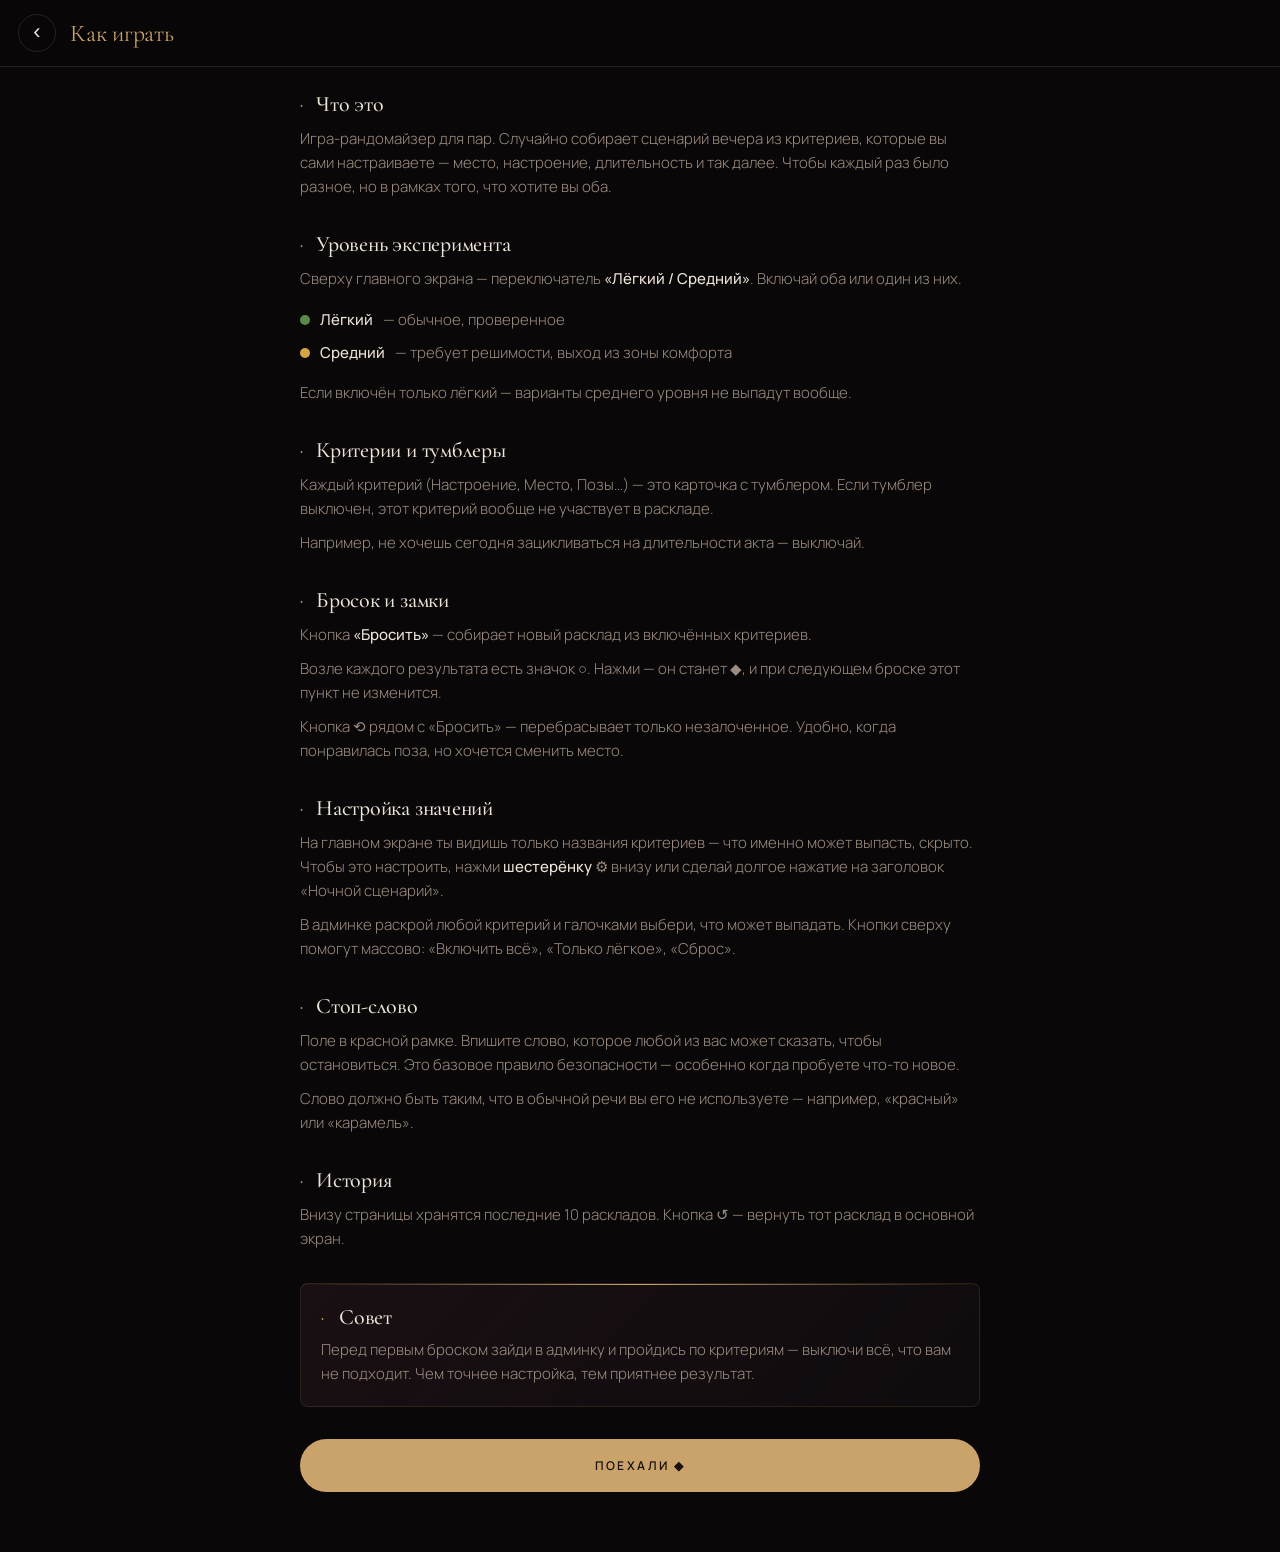
==== help.html @ 6561eb1b "Add files via upload" ====
<!DOCTYPE html>
<html lang="ru">
<head>
<meta charset="UTF-8">
<meta name="viewport" content="width=device-width, initial-scale=1.0, viewport-fit=cover">
<meta name="theme-color" content="#0a0708">
<title>Как играть — Ночной сценарий</title>
<link rel="preconnect" href="https://fonts.googleapis.com">
<link rel="preconnect" href="https://fonts.gstatic.com" crossorigin>
<link href="https://fonts.googleapis.com/css2?family=Cormorant+Garamond:ital,wght@0,300;0,400;0,500;1,300;1,400&family=Manrope:wght@300;400;500;600&display=swap" rel="stylesheet">
<link rel="stylesheet" href="style.css">
</head>
<body>

  <div class="help-head">
    <button class="help-back" id="helpBack" aria-label="Назад">‹</button>
    <h2>Как играть</h2>
  </div>

  <div class="help-body">

    <section class="help-section">
      <h3>Что это</h3>
      <p>Игра-рандомайзер для пар. Случайно собирает сценарий вечера из критериев, которые вы сами настраиваете — место, настроение, длительность и так далее. Чтобы каждый раз было разное, но в рамках того, что хотите вы оба.</p>
    </section>

    <section class="help-section">
      <h3>Уровень эксперимента</h3>
      <p>Сверху главного экрана — переключатель <b>«Лёгкий / Средний»</b>. Включай оба или один из них.</p>
      <ul>
        <li><span class="dot dot-easy"></span><b>Лёгкий</b> — обычное, проверенное</li>
        <li><span class="dot dot-medium"></span><b>Средний</b> — требует решимости, выход из зоны комфорта</li>
      </ul>
      <p>Если включён только лёгкий — варианты среднего уровня не выпадут вообще.</p>
    </section>

    <section class="help-section">
      <h3>Критерии и тумблеры</h3>
      <p>Каждый критерий (Настроение, Место, Позы…) — это карточка с тумблером. Если тумблер выключен, этот критерий вообще не участвует в раскладе.</p>
      <p>Например, не хочешь сегодня зацикливаться на длительности акта — выключай.</p>
    </section>

    <section class="help-section">
      <h3>Бросок и замки</h3>
      <p>Кнопка <b>«Бросить»</b> — собирает новый расклад из включённых критериев.</p>
      <p>Возле каждого результата есть значок <span class="ico">○</span>. Нажми — он станет <span class="ico">◆</span>, и при следующем броске этот пункт не изменится.</p>
      <p>Кнопка <span class="ico">⟲</span> рядом с «Бросить» — перебрасывает только незалоченное. Удобно, когда понравилась поза, но хочется сменить место.</p>
    </section>

    <section class="help-section">
      <h3>Настройка значений</h3>
      <p>На главном экране ты видишь только названия критериев — что именно может выпасть, скрыто. Чтобы это настроить, нажми <b>шестерёнку</b> <span class="ico">⚙</span> внизу или сделай долгое нажатие на заголовок «Ночной сценарий».</p>
      <p>В админке раскрой любой критерий и галочками выбери, что может выпадать. Кнопки сверху помогут массово: «Включить всё», «Только лёгкое», «Сброс».</p>
    </section>

    <section class="help-section help-section--warning">
      <h3>Стоп-слово</h3>
      <p>Поле в красной рамке. Впишите слово, которое любой из вас может сказать, чтобы остановиться. Это базовое правило безопасности — особенно когда пробуете что-то новое.</p>
      <p>Слово должно быть таким, что в обычной речи вы его не используете — например, «красный» или «карамель».</p>
    </section>

    <section class="help-section">
      <h3>История</h3>
      <p>Внизу страницы хранятся последние 10 раскладов. Кнопка <span class="ico">↺</span> — вернуть тот расклад в основной экран.</p>
    </section>

    <section class="help-section help-section--accent">
      <h3>Совет</h3>
      <p>Перед первым броском зайди в админку и пройдись по критериям — выключи всё, что вам не подходит. Чем точнее настройка, тем приятнее результат.</p>
    </section>

    <button class="help-cta" id="helpCta">Поехали ◆</button>

  </div>

<script>
  // Возврат назад. По умолчанию — history.back(). Если файл открыт напрямую — закрывает вкладку или ведёт на главную.
  function goBack() {
    if (window.history.length > 1) {
      window.history.back();
    } else {
      // если истории нет — попробуем перейти на главный файл
      window.location.href = 'main.html';
    }
  }

  document.getElementById('helpBack').addEventListener('click', goBack);
  document.getElementById('helpCta').addEventListener('click', goBack);
</script>

</body>
</html>
---- style.css ----
:root {
    --bg: #0a0708;
    --bg-card: #14101199;
    --bg-card-solid: #1a1416;
    --line: #2a2024;
    --line-soft: #1f1a1c;
    --ink: #ede4d8;
    --ink-dim: #9a8c80;
    --ink-mute: #6b5d56;
    --accent: #c9a36a;
    --accent-soft: #c9a36a22;
    --rose: #9a3a4a;
    --green: #5a8a4a;
    --yellow: #d4a543;
    --safe-bottom: env(safe-area-inset-bottom, 0px);
}

* {
    box-sizing: border-box;
    margin: 0;
    padding: 0;
    -webkit-tap-highlight-color: transparent;
}

html,
body {
    background: var(--bg);
    color: var(--ink);
    font-family: 'Manrope', sans-serif;
    font-weight: 300;
    min-height: 100vh;
    overflow-x: hidden;
    -webkit-font-smoothing: antialiased;
}

body::before {
    content: "";
    position: fixed;
    inset: 0;
    z-index: -1;
    pointer-events: none;
    background:
        radial-gradient(ellipse at 20% 0%, #2a1418 0%, transparent 60%),
        radial-gradient(ellipse at 80% 100%, #1a1228 0%, transparent 60%);
}

.wrap {
    max-width: 720px;
    margin: 0 auto;
    padding: 32px 18px calc(160px + var(--safe-bottom));
}

.head {
    text-align: center;
    margin-bottom: 32px;
    -webkit-user-select: none;
    user-select: none;
}

.head .ornament {
    color: var(--accent);
    letter-spacing: .8em;
    font-size: 9px;
    margin-bottom: 10px;
    opacity: .7;
}

.head h1 {
    font-family: 'Cormorant Garamond', serif;
    font-weight: 300;
    font-size: clamp(38px, 9vw, 60px);
    letter-spacing: -.02em;
    line-height: .95;
    cursor: pointer;
}

.head h1 em {
    font-style: italic;
    color: var(--accent);
    font-weight: 400;
}

.head p.sub {
    margin-top: 12px;
    color: var(--ink-dim);
    font-size: 13px;
    letter-spacing: .03em;
}

.intensity {
    background: var(--bg-card);
    border: 1px solid var(--line);
    border-radius: 6px;
    padding: 18px 16px;
    margin-bottom: 28px;
    backdrop-filter: blur(20px);
}

.intensity-label {
    font-family: 'Cormorant Garamond', serif;
    font-style: italic;
    font-size: 14px;
    color: var(--ink-mute);
    text-align: center;
    margin-bottom: 12px;
}

.intensity-grid {
    display: grid;
    grid-template-columns: repeat(2, 1fr);
    gap: 6px;
    margin-bottom: 10px;
}

.detail-label {
    font-family: 'Cormorant Garamond', serif;
    font-style: italic;
    font-size: 14px;
    color: var(--ink-mute);
    text-align: center;
    margin-top: 14px;
    margin-bottom: 10px;
}

.detail-grid {
    display: grid;
    grid-template-columns: repeat(3, 1fr);
    gap: 6px;
}

.level-btn {
    background: transparent;
    border: 1px solid var(--line);
    color: var(--ink-dim);
    padding: 14px 4px;
    border-radius: 4px;
    font-family: 'Cormorant Garamond', serif;
    font-size: 16px;
    cursor: pointer;
    transition: all .2s ease;
}

.level-btn .dot {
    display: inline-block;
    width: 8px;
    height: 8px;
    border-radius: 50%;
    margin-right: 6px;
    vertical-align: middle;
}

.level-btn[data-level="easy"] .dot {
    background: var(--green);
}

.level-btn[data-level="medium"] .dot {
    background: var(--yellow);
}

.level-btn.active {
    color: var(--ink);
    background: var(--accent-soft);
    border-color: var(--accent);
}

.controls {
    position: fixed;
    bottom: calc(16px + var(--safe-bottom));
    left: 16px;
    right: 16px;
    z-index: 50;
    display: flex;
    gap: 8px;
    background: rgba(10, 7, 8, .92);
    backdrop-filter: blur(20px);
    -webkit-backdrop-filter: blur(20px);
    padding: 10px;
    border: 1px solid var(--line);
    border-radius: 100px;
    box-shadow: 0 12px 40px -10px rgba(0, 0, 0, .7);
    max-width: 720px;
    margin: 0 auto;
}

.btn {
    background: transparent;
    border: 1px solid var(--line);
    color: var(--ink);
    padding: 14px 18px;
    font-family: 'Manrope', sans-serif;
    font-size: 11px;
    font-weight: 500;
    letter-spacing: .15em;
    text-transform: uppercase;
    cursor: pointer;
    border-radius: 100px;
    flex: 1;
    transition: transform .15s ease, background-color .2s ease, border-color .2s ease, color .2s ease;
}

.btn:active {
    transform: scale(.97);
}

.btn-primary {
    background: var(--accent);
    color: #1a1010;
    border-color: var(--accent);
    font-weight: 600;
    flex: 2;
}

.btn-primary:active {
    background: #d4ad75;
}

.btn-icon {
    flex: 0 0 48px;
    padding: 14px 0;
    font-size: 16px;
}

.section-label {
    font-family: 'Cormorant Garamond', serif;
    font-style: italic;
    font-size: 13px;
    color: var(--ink-mute);
    letter-spacing: .08em;
    margin: 28px 0 12px;
    display: flex;
    align-items: center;
    gap: 12px;
    -webkit-user-select: none;
    user-select: none;
}

.section-label::before,
.section-label::after {
    content: "";
    flex: 1;
    height: 1px;
    background: linear-gradient(to right, transparent, var(--line), transparent);
}

.result {
    background: linear-gradient(135deg, #1a1014 0%, #14101280 100%);
    border: 1px solid var(--accent-soft);
    border-radius: 6px;
    padding: 24px 20px;
    margin-bottom: 24px;
    position: relative;
    overflow: hidden;
}

.result::before {
    content: "";
    position: absolute;
    top: 0;
    left: 0;
    right: 0;
    height: 1px;
    background: linear-gradient(to right, transparent, var(--accent), transparent);
}

.result.empty {
    text-align: center;
    color: var(--ink-mute);
    font-family: 'Cormorant Garamond', serif;
    font-style: italic;
    font-size: 17px;
    padding: 44px 20px;
}

.result-title {
    font-family: 'Cormorant Garamond', serif;
    font-size: 24px;
    color: var(--accent);
    margin-bottom: 18px;
    font-weight: 400;
}

.result-list {
    display: flex;
    flex-direction: column;
    gap: 14px;
}

.result-item {
    padding: 12px 0;
    border-bottom: 1px solid var(--line-soft);
    display: flex;
    align-items: flex-start;
    gap: 12px;
}

.result-item:last-child {
    border-bottom: none;
}

.result-item .body {
    flex: 1;
    min-width: 0;
}

.result-item .key {
    font-size: 10px;
    text-transform: uppercase;
    letter-spacing: .18em;
    color: var(--ink-mute);
    margin-bottom: 4px;
}

.result-item .val {
    font-family: 'Cormorant Garamond', serif;
    font-size: 18px;
    color: var(--ink);
    line-height: 1.3;
    word-wrap: break-word;
}

.result-item .lock {
    background: none;
    border: 1px solid var(--line);
    color: var(--ink-mute);
    cursor: pointer;
    font-size: 14px;
    padding: 0;
    width: 32px;
    height: 32px;
    flex-shrink: 0;
    border-radius: 50%;
    transition: color .2s, border-color .2s, transform .15s;
}

.result-item .lock:active {
    transform: scale(.9);
}

.result-item.locked .lock {
    color: var(--accent);
    border-color: var(--accent);
}

.criteria-list {
    display: flex;
    flex-direction: column;
    gap: 10px;
}

.crit,
.crit-range {
    background: var(--bg-card-solid);
    border: 1px solid var(--line);
    border-radius: 6px;
    padding: 14px 16px;
    transition: opacity .2s ease;
}

.crit {
    display: flex;
    align-items: center;
    gap: 12px;
}

.crit.disabled,
.crit-range.disabled {
    opacity: .4;
}

.crit-text {
    flex: 1;
    min-width: 0;
}

.crit-name {
    font-family: 'Cormorant Garamond', serif;
    font-size: 18px;
    font-weight: 500;
    color: var(--ink);
    line-height: 1.2;
}

.crit-sub {
    font-size: 10px;
    text-transform: uppercase;
    letter-spacing: .18em;
    color: var(--ink-mute);
    margin-top: 2px;
}

.range-head {
    display: flex;
    align-items: center;
    gap: 12px;
    margin-bottom: 6px;
}

.range-vals {
    display: flex;
    justify-content: space-between;
    font-size: 10px;
    color: var(--ink-mute);
    margin: 8px 0 6px;
    letter-spacing: .12em;
    text-transform: uppercase;
}

.range-vals strong {
    color: var(--accent);
    font-family: 'Cormorant Garamond', serif;
    font-size: 17px;
    font-weight: 500;
}

.range-row {
    display: flex;
    flex-direction: column;
    gap: 8px;
}

.toggle {
    position: relative;
    width: 44px;
    height: 26px;
    background: var(--line);
    border-radius: 26px;
    cursor: pointer;
    flex-shrink: 0;
    transition: background-color .25s ease;
}

.toggle::after {
    content: "";
    position: absolute;
    top: 2px;
    left: 2px;
    width: 22px;
    height: 22px;
    background: var(--ink-dim);
    border-radius: 50%;
    transition: left .25s ease, background-color .25s ease;
}

.toggle.on {
    background: var(--accent-soft);
}

.toggle.on::after {
    left: 20px;
    background: var(--accent);
}

input[type="range"] {
    -webkit-appearance: none;
    width: 100%;
    height: 2px;
    background: var(--line);
    outline: none;
}

input[type="range"]::-webkit-slider-thumb {
    -webkit-appearance: none;
    width: 18px;
    height: 18px;
    background: var(--accent);
    border-radius: 50%;
    cursor: pointer;
}

input[type="range"]::-moz-range-thumb {
    width: 18px;
    height: 18px;
    background: var(--accent);
    border-radius: 50%;
    cursor: pointer;
    border: none;
}

.saved-list {
    display: flex;
    flex-direction: column;
    gap: 6px;
}

.saved-item {
    background: var(--bg-card-solid);
    border: 1px solid var(--line);
    border-radius: 6px;
    padding: 12px 14px;
    display: flex;
    align-items: center;
    gap: 10px;
}

.saved-item .info {
    flex: 1;
    font-family: 'Cormorant Garamond', serif;
    font-size: 14px;
    color: var(--ink-dim);
    line-height: 1.3;
    overflow: hidden;
    display: -webkit-box;
    -webkit-line-clamp: 2;
    -webkit-box-orient: vertical;
}

.saved-item .date {
    font-size: 9px;
    color: var(--ink-mute);
    letter-spacing: .15em;
    text-transform: uppercase;
}

.icon-btn {
    background: none;
    border: 1px solid var(--line);
    color: var(--ink-dim);
    width: 32px;
    height: 32px;
    cursor: pointer;
    border-radius: 50%;
    font-size: 13px;
    flex-shrink: 0;
}

.safe-word {
    margin-top: 16px;
    background: rgba(154, 58, 74, .1);
    border: 1px solid var(--rose);
    padding: 12px 14px;
    border-radius: 6px;
    display: flex;
    align-items: center;
    gap: 10px;
}

.safe-word label {
    font-size: 9px;
    text-transform: uppercase;
    letter-spacing: .2em;
    color: #d49aa0;
    flex-shrink: 0;
}

.safe-word input {
    background: transparent;
    border: none;
    color: var(--ink);
    flex: 1;
    padding: 4px 0;
    min-width: 0;
    font-family: 'Cormorant Garamond', serif;
    font-size: 16px;
    outline: none;
}

@keyframes fadeUp {
    from {
        opacity: 0;
        transform: translateY(6px);
    }

    to {
        opacity: 1;
        transform: translateY(0);
    }
}

.animate-once {
    animation: fadeUp .35s ease both;
}

.modal {
    position: fixed;
    inset: 0;
    background: rgba(0, 0, 0, .85);
    backdrop-filter: blur(8px);
    z-index: 100;
    display: none;
    align-items: stretch;
    justify-content: center;
    padding: env(safe-area-inset-top, 0) 0 var(--safe-bottom);
}

.modal.open {
    display: flex;
}

.modal-inner {
    background: var(--bg);
    border: 1px solid var(--accent);
    width: 100%;
    max-width: 720px;
    margin: 12px;
    border-radius: 10px;
    overflow-y: auto;
    -webkit-overflow-scrolling: touch;
}

.modal-head {
    position: sticky;
    top: 0;
    background: var(--bg);
    padding: 16px 18px;
    z-index: 2;
    display: flex;
    align-items: center;
    justify-content: space-between;
    border-bottom: 1px solid var(--line);
}

.modal-head h2 {
    font-family: 'Cormorant Garamond', serif;
    font-weight: 400;
    font-size: 22px;
    color: var(--accent);
}

.modal-close {
    background: transparent;
    border: 1px solid var(--line);
    color: var(--ink);
    width: 36px;
    height: 36px;
    border-radius: 50%;
    font-size: 18px;
    cursor: pointer;
}

.modal-body {
    padding: 16px 18px 32px;
}

.admin-cat {
    margin-bottom: 12px;
    background: var(--bg-card-solid);
    border: 1px solid var(--line);
    border-radius: 8px;
    overflow: hidden;
}

.admin-cat-head {
    padding: 14px 16px;
    display: flex;
    align-items: center;
    gap: 12px;
    background: rgba(255, 255, 255, .02);
    cursor: pointer;
    -webkit-user-select: none;
    user-select: none;
}

.admin-cat-head .name {
    flex: 1;
    font-family: 'Cormorant Garamond', serif;
    font-size: 18px;
    color: var(--ink);
}

.admin-cat-head .count {
    font-size: 10px;
    color: var(--ink-mute);
    letter-spacing: .1em;
    text-transform: uppercase;
}

.admin-cat-head .chev {
    color: var(--ink-mute);
    transition: transform .2s;
}

.admin-cat.open .chev {
    transform: rotate(90deg);
}

.admin-cat-body {
    display: none;
    padding: 4px 4px 12px;
}

.admin-cat.open .admin-cat-body {
    display: block;
}

.admin-val {
    display: flex;
    align-items: center;
    gap: 10px;
    padding: 10px 14px;
    border-bottom: 1px solid var(--line-soft);
}

.admin-val:last-child {
    border-bottom: none;
}

.admin-val .val-name {
    flex: 1;
    font-size: 14px;
    color: var(--ink-dim);
    line-height: 1.3;
}

.admin-val.active .val-name {
    color: var(--ink);
}

.admin-val .level-pill {
    display: inline-block;
    font-size: 8px;
    padding: 2px 6px;
    border-radius: 100px;
    text-transform: uppercase;
    letter-spacing: .1em;
    margin-right: 4px;
    font-weight: 600;
    flex-shrink: 0;
}

.level-pill[data-level="easy"] {
    background: rgba(90, 138, 74, .2);
    color: #8bb87a;
}

.level-pill[data-level="medium"] {
    background: rgba(212, 165, 67, .2);
    color: #d4a543;
}

.admin-actions {
    display: flex;
    gap: 8px;
    margin-bottom: 14px;
    flex-wrap: wrap;
}

.admin-actions .btn {
    flex: 1;
    padding: 12px 12px;
    font-size: 10px;
}

@media (min-width: 768px) {
    .wrap {
        padding: 48px 24px calc(160px + var(--safe-bottom));
    }
}
.help-link {
  display: inline-block;
  background: none;
  color: var(--accent);
  font-family: 'Manrope', sans-serif;
  font-size: 12px;
  letter-spacing: .15em;
  text-transform: uppercase;
  cursor: pointer;
  margin-top: 14px;
  padding: 8px 16px;
  border: 1px solid var(--accent-soft);
  border-radius: 100px;
  text-decoration: none;
  transition: background-color .2s, border-color .2s, transform .15s;
}
.help-link:hover { background: var(--accent-soft); border-color: var(--accent); }
.help-link:active { transform: scale(.97); }
/* ============ HELP PAGE ============ */
.help-page {
  position: fixed;
  inset: 0;
  background: var(--bg);
  z-index: 200;
  overflow-y: auto;
  -webkit-overflow-scrolling: touch;
  display: none;
  padding-bottom: var(--safe-bottom);
}
.help-page.open { display: block; }
.help-page::before {
  content: ""; position: fixed; inset: 0; z-index: -1; pointer-events: none;
  background:
    radial-gradient(ellipse at 20% 0%, #2a1418 0%, transparent 60%),
    radial-gradient(ellipse at 80% 100%, #1a1228 0%, transparent 60%);
}

.help-head {
  position: sticky; top: 0;
  background: rgba(10,7,8,.92);
  backdrop-filter: blur(20px);
  -webkit-backdrop-filter: blur(20px);
  padding: 14px 18px;
  border-bottom: 1px solid var(--line);
  display: flex; align-items: center; gap: 14px;
  z-index: 5;
}
.help-back {
  background: transparent;
  border: 1px solid var(--line);
  color: var(--ink);
  width: 38px; height: 38px;
  border-radius: 50%;
  font-size: 22px; line-height: 1;
  cursor: pointer;
  display: flex; align-items: center; justify-content: center;
  padding-bottom: 3px;
  transition: border-color .2s, color .2s, transform .15s;
}
.help-back:active { transform: scale(.92); }
.help-back:hover { border-color: var(--accent); color: var(--accent); }
.help-head h2 {
  font-family: 'Cormorant Garamond', serif;
  font-weight: 400;
  font-size: 24px;
  color: var(--accent);
  letter-spacing: -.01em;
}

.help-body {
  max-width: 720px;
  margin: 0 auto;
  padding: 24px 20px 60px;
}

.help-section { margin-bottom: 32px; }
.help-section h3 {
  font-family: 'Cormorant Garamond', serif;
  font-weight: 500;
  font-size: 22px;
  color: var(--ink);
  margin-bottom: 10px;
  letter-spacing: -.01em;
  position: relative;
  padding-left: 16px;
}
.help-section h3::before {
  content: "◆";
  color: var(--accent);
  position: absolute;
  left: 0;
  font-size: 10px;
  top: 8px;
}
.help-section p {
  color: var(--ink-dim);
  font-size: 15px;
  line-height: 1.6;
  margin-bottom: 10px;
}
.help-section p:last-child { margin-bottom: 0; }
.help-section b { color: var(--ink); font-weight: 500; }
.help-section ul { list-style: none; margin: 12px 0; padding: 0; }
.help-section ul li {
  display: flex; align-items: center; gap: 10px;
  font-size: 15px; color: var(--ink-dim);
  padding: 6px 0;
}
.help-section .dot {
  display: inline-block;
  width: 10px; height: 10px;
  border-radius: 50%;
  flex-shrink: 0;
}
.help-section .dot-easy { background: var(--green); }
.help-section .dot-medium { background: var(--yellow); }

.help-section--accent {
  background: linear-gradient(135deg, #1a1014 0%, #14101280 100%);
  border: 1px solid var(--accent-soft);
  border-radius: 8px;
  padding: 20px;
  position: relative;
}
.help-section--accent::before {
  content: ""; position: absolute; top: 0; left: 0; right: 0; height: 1px;
  background: linear-gradient(to right, transparent, var(--accent), transparent);
}
.help-section--accent h3 { padding-left: 18px; margin-bottom: 8px; }

.help-cta {
  display: block;
  width: 100%;
  margin-top: 24px;
  padding: 18px;
  background: var(--accent);
  color: #1a1010;
  border: none;
  border-radius: 100px;
  font-family: 'Manrope', sans-serif;
  font-weight: 600;
  font-size: 12px;
  letter-spacing: .2em;
  text-transform: uppercase;
  cursor: pointer;
  transition: background-color .2s, transform .15s;
}
.help-cta:active { transform: scale(.97); }
.help-cta:hover { background: #d4ad75; }

/* Кнопка-ссылка в шапке */
.help-link {
  background: none;
  color: var(--accent);
  font-family: 'Manrope', sans-serif;
  font-size: 12px;
  letter-spacing: .15em;
  text-transform: uppercase;
  cursor: pointer;
  margin-top: 14px;
  padding: 8px 16px;
  border: 1px solid var(--accent-soft);
  border-radius: 100px;
  transition: background-color .2s, border-color .2s, transform .15s;
}
.help-link:hover { background: var(--accent-soft); border-color: var(--accent); }
.help-link:active { transform: scale(.97); }

/* Скрываем основной интерфейс пока открыт хелп */
body.help-open > .wrap,
body.help-open > .controls,
body.help-open > .modal { display: none !important; }

/* WARN block в результате */
.result-warnings {
  margin-top: 18px;
  padding: 14px 16px;
  background: rgba(212, 165, 67, 0.08);
  border: 1px solid rgba(212, 165, 67, 0.3);
  border-radius: 6px;
}
.result-warnings .warn-title {
  font-family: 'Cormorant Garamond', serif;
  font-style: italic;
  font-size: 13px;
  color: var(--yellow, #d4a543);
  margin-bottom: 8px;
  letter-spacing: .05em;
}
.result-warnings ul {
  list-style: none;
  padding: 0;
  margin: 0;
}
.result-warnings li {
  font-size: 13px;
  color: var(--ink-dim);
  line-height: 1.5;
  padding: 4px 0 4px 16px;
  position: relative;
}
.result-warnings li::before {
  content: "▸";
  position: absolute;
  left: 0;
  color: var(--yellow, #d4a543);
  font-size: 10px;
}

/* ── Позы: строки с иконкой ────────────────────────────── */
.pose-row {
  display: flex;
  align-items: center;
  gap: 7px;
  line-height: 1.5;
}

.pose-row + .pose-row {
  margin-top: 4px;
}

.pose-info {
  display: inline-flex;
  align-items: center;
  justify-content: center;
  flex-shrink: 0;
  width: 20px;
  height: 20px;
  border-radius: 50%;
  border: 1px solid var(--line);
  background: transparent;
  color: var(--ink-mute);
  font-size: 12px;
  cursor: pointer;
  padding: 0;
  transition: color .15s, border-color .15s, background .15s;
  line-height: 1;
}

.pose-info:hover {
  color: var(--accent);
  border-color: var(--accent);
  background: var(--accent-soft);
}

/* ── Модалка позы ─────────────────────────────────────── */
.pose-modal-inner {
  align-self: flex-end;
  margin: 0 0 var(--safe-bottom);
  border-radius: 14px 14px 0 0;
  max-height: 70vh;
}

.pose-description {
  font-size: 15px;
  color: var(--ink-dim);
  line-height: 1.65;
  margin: 0;
}

.pose-tip {
  background: var(--accent-soft);
  border-radius: 6px;
  padding: 14px 16px;
  margin-top: 16px;
}

.pose-tip-label {
  font-family: 'Cormorant Garamond', serif;
  font-style: italic;
  font-size: 11px;
  color: var(--ink-mute);
  text-transform: uppercase;
  letter-spacing: .08em;
  margin-bottom: 6px;
}

.pose-tip p {
  font-size: 14px;
  color: var(--ink-dim);
  line-height: 1.55;
  margin: 0;
}
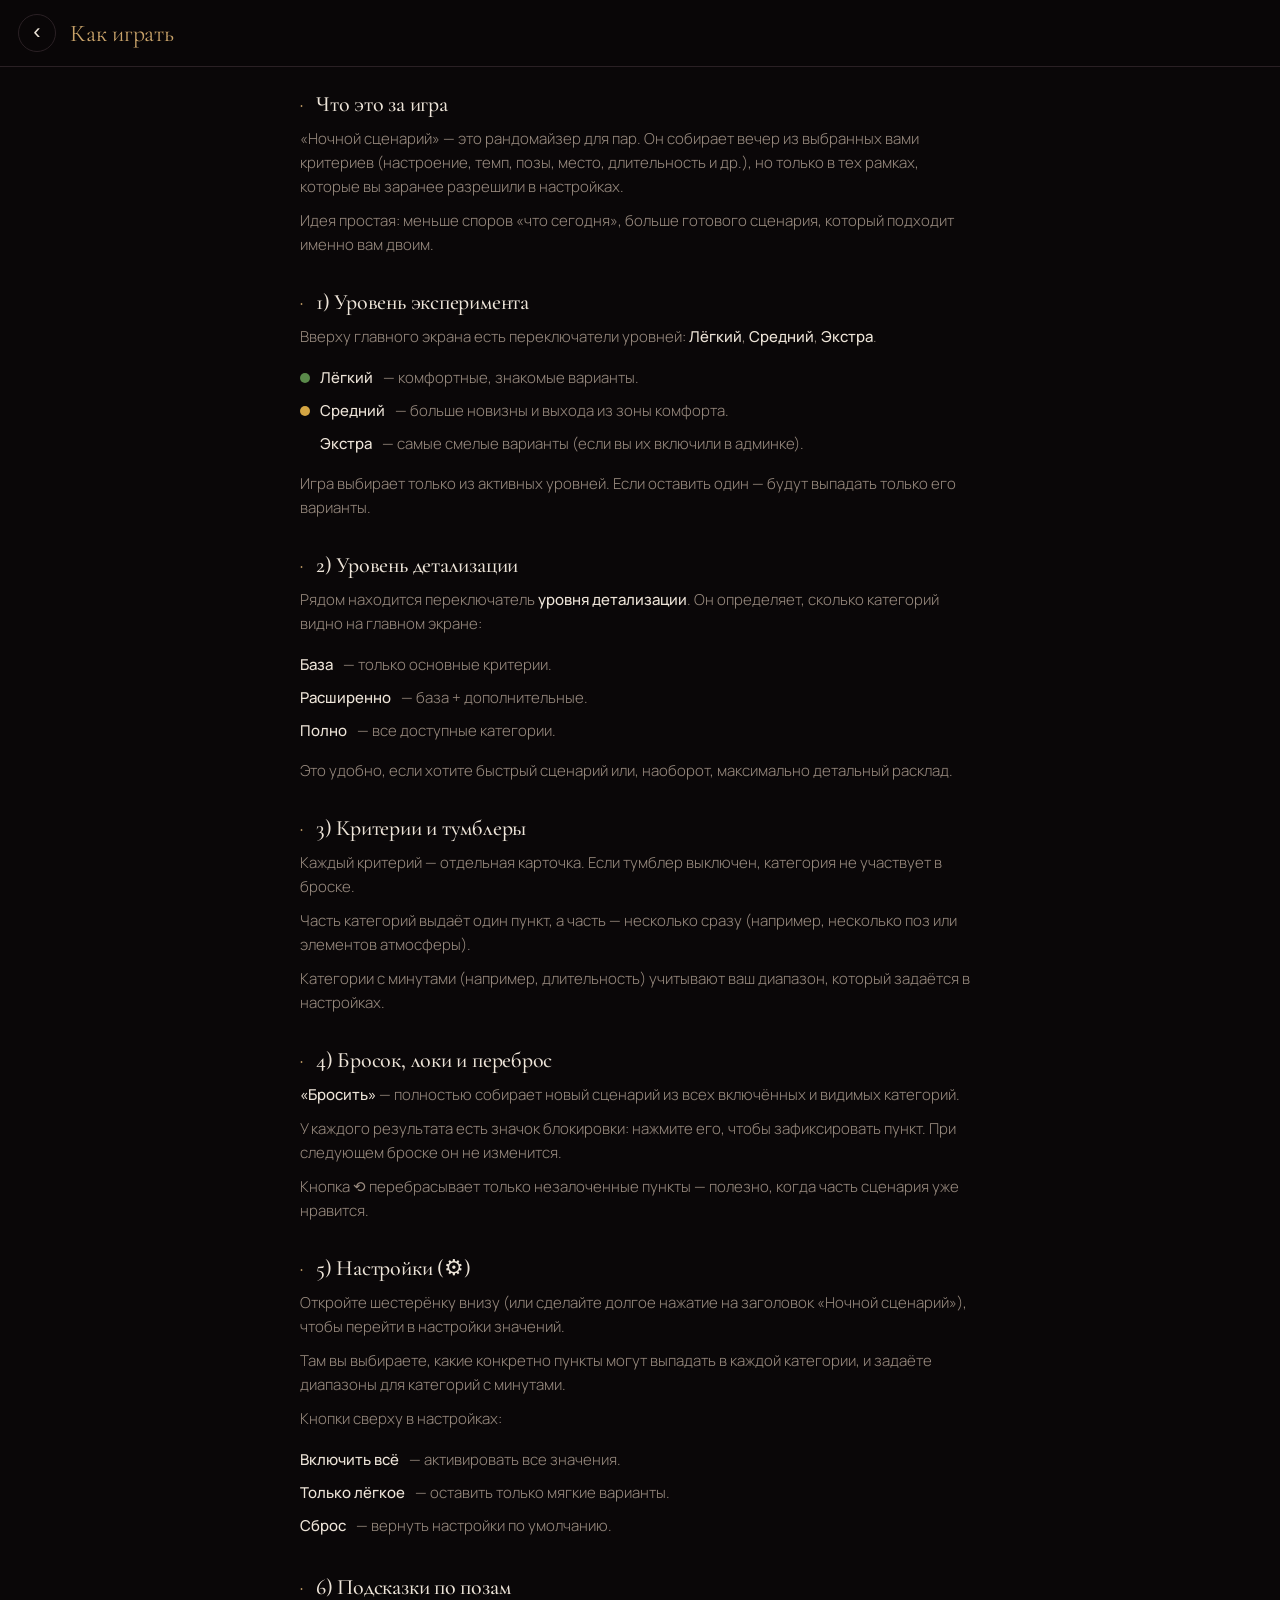
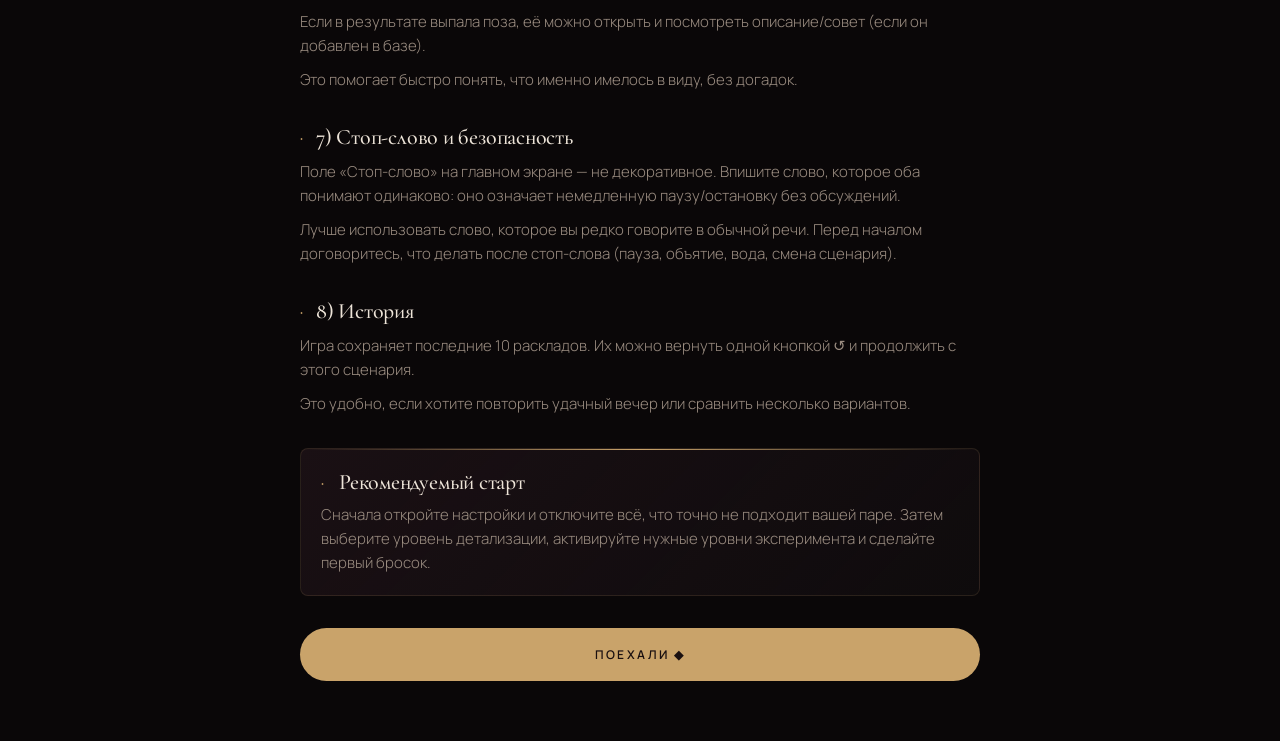
==== commit cdd5485c: "Уточнить формулировки в правилах под текущие подписи UI" ====
--- a/help.html
+++ b/help.html
@@ -20,53 +20,80 @@
   <div class="help-body">
 
     <section class="help-section">
-      <h3>Что это</h3>
-      <p>Игра-рандомайзер для пар. Случайно собирает сценарий вечера из критериев, которые вы сами настраиваете — место, настроение, длительность и так далее. Чтобы каждый раз было разное, но в рамках того, что хотите вы оба.</p>
+      <h3>Что это за игра</h3>
+      <p>«Ночной сценарий» — это рандомайзер для пар. Он собирает вечер из выбранных вами критериев (настроение, темп, позы, место, длительность и др.), но только в тех рамках, которые вы заранее разрешили в настройках.</p>
+      <p>Идея простая: меньше споров «что сегодня», больше готового сценария, который подходит именно вам двоим.</p>
     </section>
 
     <section class="help-section">
-      <h3>Уровень эксперимента</h3>
-      <p>Сверху главного экрана — переключатель <b>«Лёгкий / Средний»</b>. Включай оба или один из них.</p>
+      <h3>1) Уровень эксперимента</h3>
+      <p>Вверху главного экрана есть переключатели уровней: <b>Лёгкий</b>, <b>Средний</b>, <b>Экстра</b>.</p>
       <ul>
-        <li><span class="dot dot-easy"></span><b>Лёгкий</b> — обычное, проверенное</li>
-        <li><span class="dot dot-medium"></span><b>Средний</b> — требует решимости, выход из зоны комфорта</li>
+        <li><span class="dot dot-easy"></span><b>Лёгкий</b> — комфортные, знакомые варианты.</li>
+        <li><span class="dot dot-medium"></span><b>Средний</b> — больше новизны и выхода из зоны комфорта.</li>
+        <li><span class="dot"></span><b>Экстра</b> — самые смелые варианты (если вы их включили в админке).</li>
       </ul>
-      <p>Если включён только лёгкий — варианты среднего уровня не выпадут вообще.</p>
+      <p>Игра выбирает только из активных уровней. Если оставить один — будут выпадать только его варианты.</p>
     </section>
 
     <section class="help-section">
-      <h3>Критерии и тумблеры</h3>
-      <p>Каждый критерий (Настроение, Место, Позы…) — это карточка с тумблером. Если тумблер выключен, этот критерий вообще не участвует в раскладе.</p>
-      <p>Например, не хочешь сегодня зацикливаться на длительности акта — выключай.</p>
+      <h3>2) Уровень детализации</h3>
+      <p>Рядом находится переключатель <b>уровня детализации</b>. Он определяет, сколько категорий видно на главном экране:</p>
+      <ul>
+        <li><b>База</b> — только основные критерии.</li>
+        <li><b>Расширенно</b> — база + дополнительные.</li>
+        <li><b>Полно</b> — все доступные категории.</li>
+      </ul>
+      <p>Это удобно, если хотите быстрый сценарий или, наоборот, максимально детальный расклад.</p>
     </section>
 
     <section class="help-section">
-      <h3>Бросок и замки</h3>
-      <p>Кнопка <b>«Бросить»</b> — собирает новый расклад из включённых критериев.</p>
-      <p>Возле каждого результата есть значок <span class="ico">○</span>. Нажми — он станет <span class="ico">◆</span>, и при следующем броске этот пункт не изменится.</p>
-      <p>Кнопка <span class="ico">⟲</span> рядом с «Бросить» — перебрасывает только незалоченное. Удобно, когда понравилась поза, но хочется сменить место.</p>
+      <h3>3) Критерии и тумблеры</h3>
+      <p>Каждый критерий — отдельная карточка. Если тумблер выключен, категория не участвует в броске.</p>
+      <p>Часть категорий выдаёт один пункт, а часть — несколько сразу (например, несколько поз или элементов атмосферы).</p>
+      <p>Категории с минутами (например, длительность) учитывают ваш диапазон, который задаётся в настройках.</p>
     </section>
 
     <section class="help-section">
-      <h3>Настройка значений</h3>
-      <p>На главном экране ты видишь только названия критериев — что именно может выпасть, скрыто. Чтобы это настроить, нажми <b>шестерёнку</b> <span class="ico">⚙</span> внизу или сделай долгое нажатие на заголовок «Ночной сценарий».</p>
-      <p>В админке раскрой любой критерий и галочками выбери, что может выпадать. Кнопки сверху помогут массово: «Включить всё», «Только лёгкое», «Сброс».</p>
+      <h3>4) Бросок, локи и переброс</h3>
+      <p><b>«Бросить»</b> — полностью собирает новый сценарий из всех включённых и видимых категорий.</p>
+      <p>У каждого результата есть значок блокировки: нажмите его, чтобы зафиксировать пункт. При следующем броске он не изменится.</p>
+      <p>Кнопка <span class="ico">⟲</span> перебрасывает только незалоченные пункты — полезно, когда часть сценария уже нравится.</p>
+    </section>
+
+    <section class="help-section">
+      <h3>5) Настройки (⚙)</h3>
+      <p>Откройте шестерёнку внизу (или сделайте долгое нажатие на заголовок «Ночной сценарий»), чтобы перейти в настройки значений.</p>
+      <p>Там вы выбираете, какие конкретно пункты могут выпадать в каждой категории, и задаёте диапазоны для категорий с минутами.</p>
+      <p>Кнопки сверху в настройках:</p>
+      <ul>
+        <li><b>Включить всё</b> — активировать все значения.</li>
+        <li><b>Только лёгкое</b> — оставить только мягкие варианты.</li>
+        <li><b>Сброс</b> — вернуть настройки по умолчанию.</li>
+      </ul>
+    </section>
+
+    <section class="help-section">
+      <h3>6) Подсказки по позам</h3>
+      <p>Если в результате выпала поза, её можно открыть и посмотреть описание/совет (если он добавлен в базе).</p>
+      <p>Это помогает быстро понять, что именно имелось в виду, без догадок.</p>
     </section>
 
     <section class="help-section help-section--warning">
-      <h3>Стоп-слово</h3>
-      <p>Поле в красной рамке. Впишите слово, которое любой из вас может сказать, чтобы остановиться. Это базовое правило безопасности — особенно когда пробуете что-то новое.</p>
-      <p>Слово должно быть таким, что в обычной речи вы его не используете — например, «красный» или «карамель».</p>
+      <h3>7) Стоп-слово и безопасность</h3>
+      <p>Поле «Стоп-слово» на главном экране — не декоративное. Впишите слово, которое оба понимают одинаково: оно означает немедленную паузу/остановку без обсуждений.</p>
+      <p>Лучше использовать слово, которое вы редко говорите в обычной речи. Перед началом договоритесь, что делать после стоп-слова (пауза, объятие, вода, смена сценария).</p>
     </section>
 
     <section class="help-section">
-      <h3>История</h3>
-      <p>Внизу страницы хранятся последние 10 раскладов. Кнопка <span class="ico">↺</span> — вернуть тот расклад в основной экран.</p>
+      <h3>8) История</h3>
+      <p>Игра сохраняет последние 10 раскладов. Их можно вернуть одной кнопкой <span class="ico">↺</span> и продолжить с этого сценария.</p>
+      <p>Это удобно, если хотите повторить удачный вечер или сравнить несколько вариантов.</p>
     </section>
 
     <section class="help-section help-section--accent">
-      <h3>Совет</h3>
-      <p>Перед первым броском зайди в админку и пройдись по критериям — выключи всё, что вам не подходит. Чем точнее настройка, тем приятнее результат.</p>
+      <h3>Рекомендуемый старт</h3>
+      <p>Сначала откройте настройки и отключите всё, что точно не подходит вашей паре. Затем выберите уровень детализации, активируйте нужные уровни эксперимента и сделайте первый бросок.</p>
     </section>
 
     <button class="help-cta" id="helpCta">Поехали ◆</button>
@@ -74,13 +101,11 @@
   </div>
 
 <script>
-  // Возврат назад. По умолчанию — history.back(). Если файл открыт напрямую — закрывает вкладку или ведёт на главную.
   function goBack() {
     if (window.history.length > 1) {
       window.history.back();
     } else {
-      // если истории нет — попробуем перейти на главный файл
-      window.location.href = 'main.html';
+      window.location.href = 'index.html';
     }
   }
 
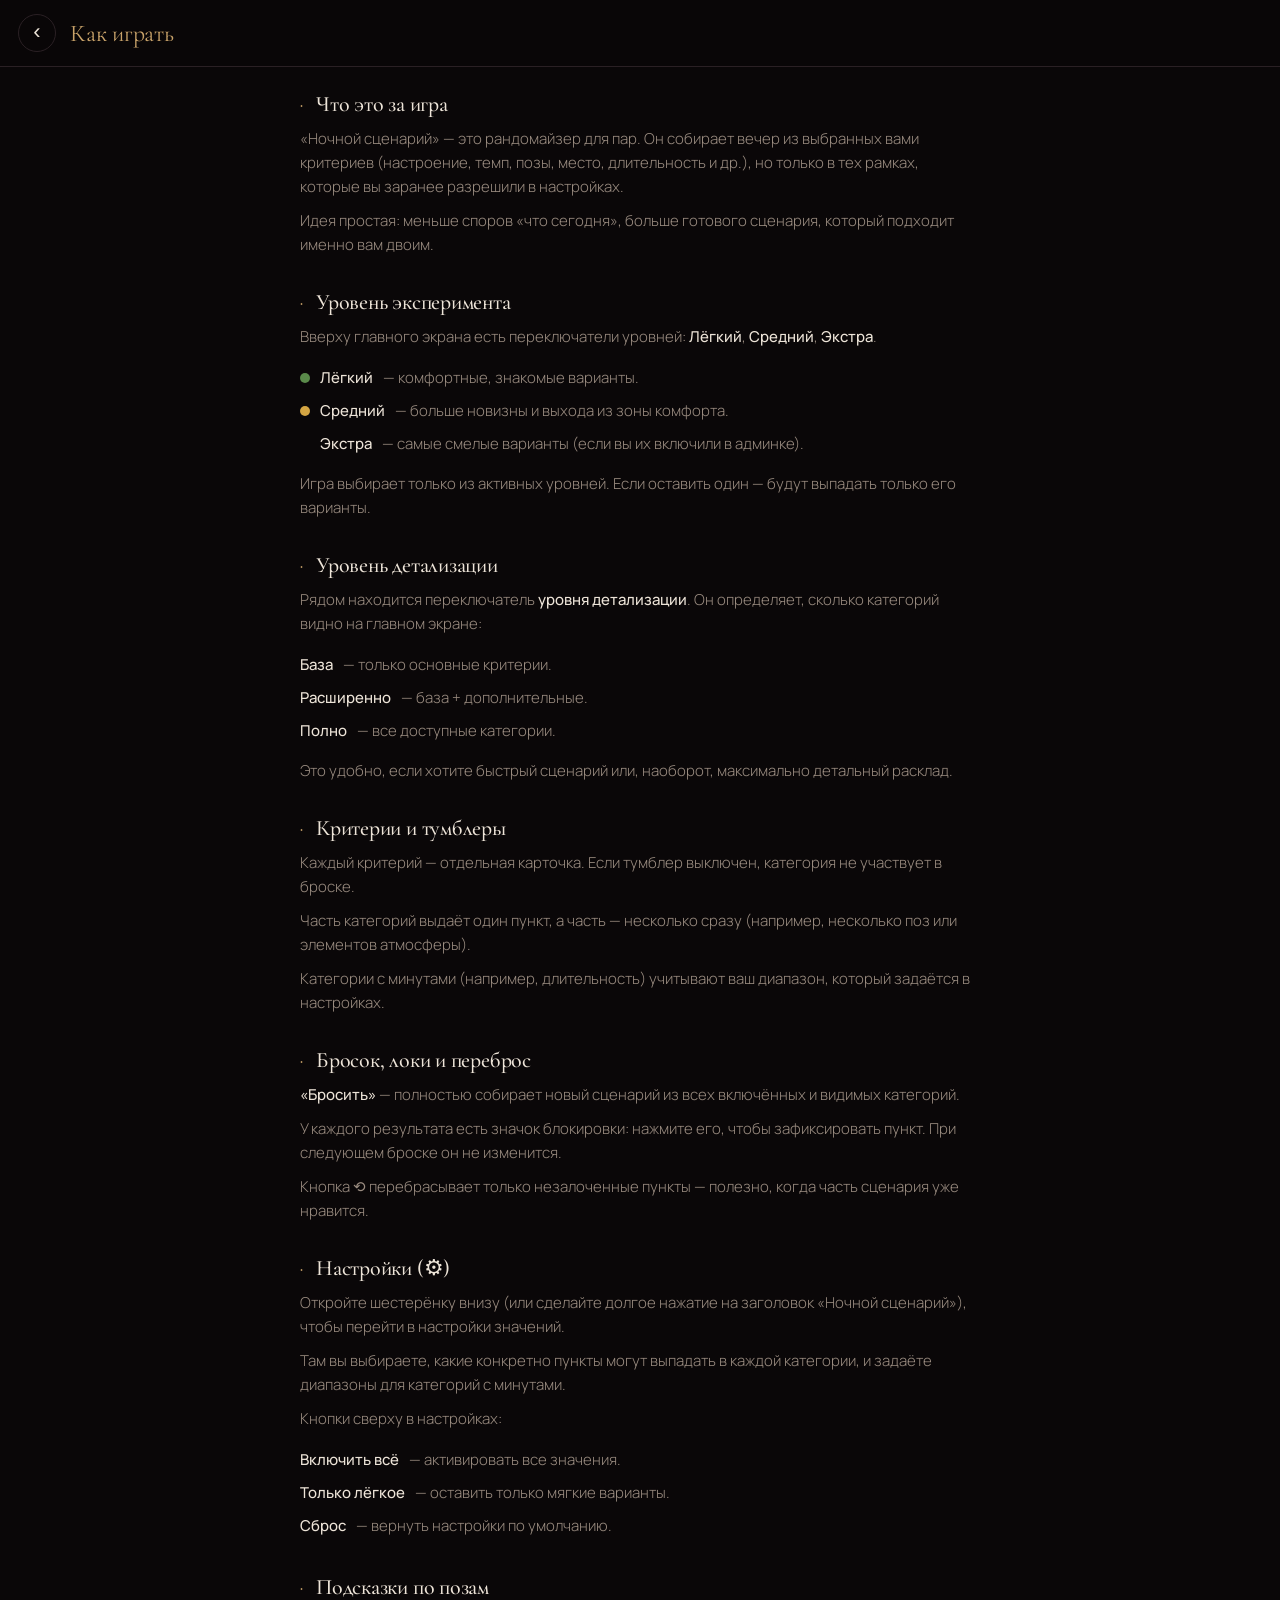
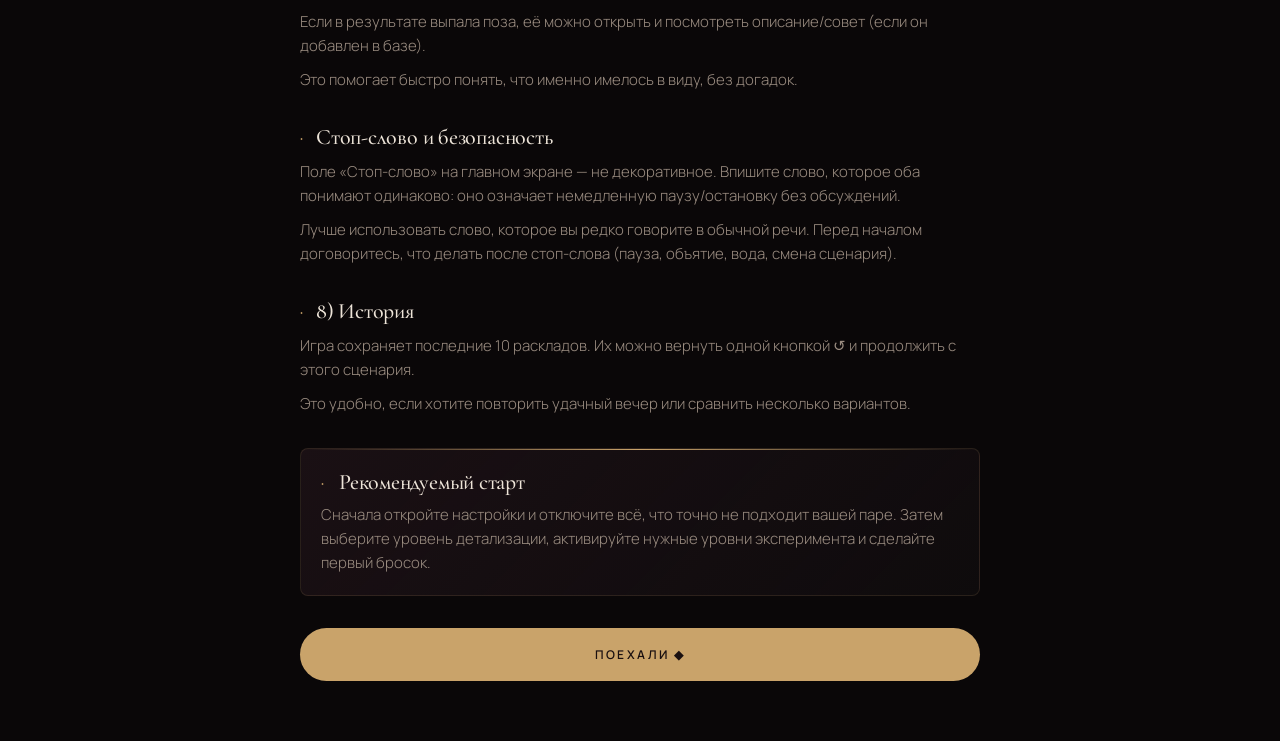
==== commit f6566430: "Update help.html" ====
--- a/help.html
+++ b/help.html
@@ -26,7 +26,7 @@
     </section>
 
     <section class="help-section">
-      <h3>1) Уровень эксперимента</h3>
+      <h3> Уровень эксперимента</h3>
       <p>Вверху главного экрана есть переключатели уровней: <b>Лёгкий</b>, <b>Средний</b>, <b>Экстра</b>.</p>
       <ul>
         <li><span class="dot dot-easy"></span><b>Лёгкий</b> — комфортные, знакомые варианты.</li>
@@ -37,7 +37,7 @@
     </section>
 
     <section class="help-section">
-      <h3>2) Уровень детализации</h3>
+      <h3>Уровень детализации</h3>
       <p>Рядом находится переключатель <b>уровня детализации</b>. Он определяет, сколько категорий видно на главном экране:</p>
       <ul>
         <li><b>База</b> — только основные критерии.</li>
@@ -48,21 +48,21 @@
     </section>
 
     <section class="help-section">
-      <h3>3) Критерии и тумблеры</h3>
+      <h3>Критерии и тумблеры</h3>
       <p>Каждый критерий — отдельная карточка. Если тумблер выключен, категория не участвует в броске.</p>
       <p>Часть категорий выдаёт один пункт, а часть — несколько сразу (например, несколько поз или элементов атмосферы).</p>
       <p>Категории с минутами (например, длительность) учитывают ваш диапазон, который задаётся в настройках.</p>
     </section>
 
     <section class="help-section">
-      <h3>4) Бросок, локи и переброс</h3>
+      <h3>Бросок, локи и переброс</h3>
       <p><b>«Бросить»</b> — полностью собирает новый сценарий из всех включённых и видимых категорий.</p>
       <p>У каждого результата есть значок блокировки: нажмите его, чтобы зафиксировать пункт. При следующем броске он не изменится.</p>
       <p>Кнопка <span class="ico">⟲</span> перебрасывает только незалоченные пункты — полезно, когда часть сценария уже нравится.</p>
     </section>
 
     <section class="help-section">
-      <h3>5) Настройки (⚙)</h3>
+      <h3>Настройки (⚙)</h3>
       <p>Откройте шестерёнку внизу (или сделайте долгое нажатие на заголовок «Ночной сценарий»), чтобы перейти в настройки значений.</p>
       <p>Там вы выбираете, какие конкретно пункты могут выпадать в каждой категории, и задаёте диапазоны для категорий с минутами.</p>
       <p>Кнопки сверху в настройках:</p>
@@ -74,13 +74,13 @@
     </section>
 
     <section class="help-section">
-      <h3>6) Подсказки по позам</h3>
+      <h3>Подсказки по позам</h3>
       <p>Если в результате выпала поза, её можно открыть и посмотреть описание/совет (если он добавлен в базе).</p>
       <p>Это помогает быстро понять, что именно имелось в виду, без догадок.</p>
     </section>
 
     <section class="help-section help-section--warning">
-      <h3>7) Стоп-слово и безопасность</h3>
+      <h3>Стоп-слово и безопасность</h3>
       <p>Поле «Стоп-слово» на главном экране — не декоративное. Впишите слово, которое оба понимают одинаково: оно означает немедленную паузу/остановку без обсуждений.</p>
       <p>Лучше использовать слово, которое вы редко говорите в обычной речи. Перед началом договоритесь, что делать после стоп-слова (пауза, объятие, вода, смена сценария).</p>
     </section>
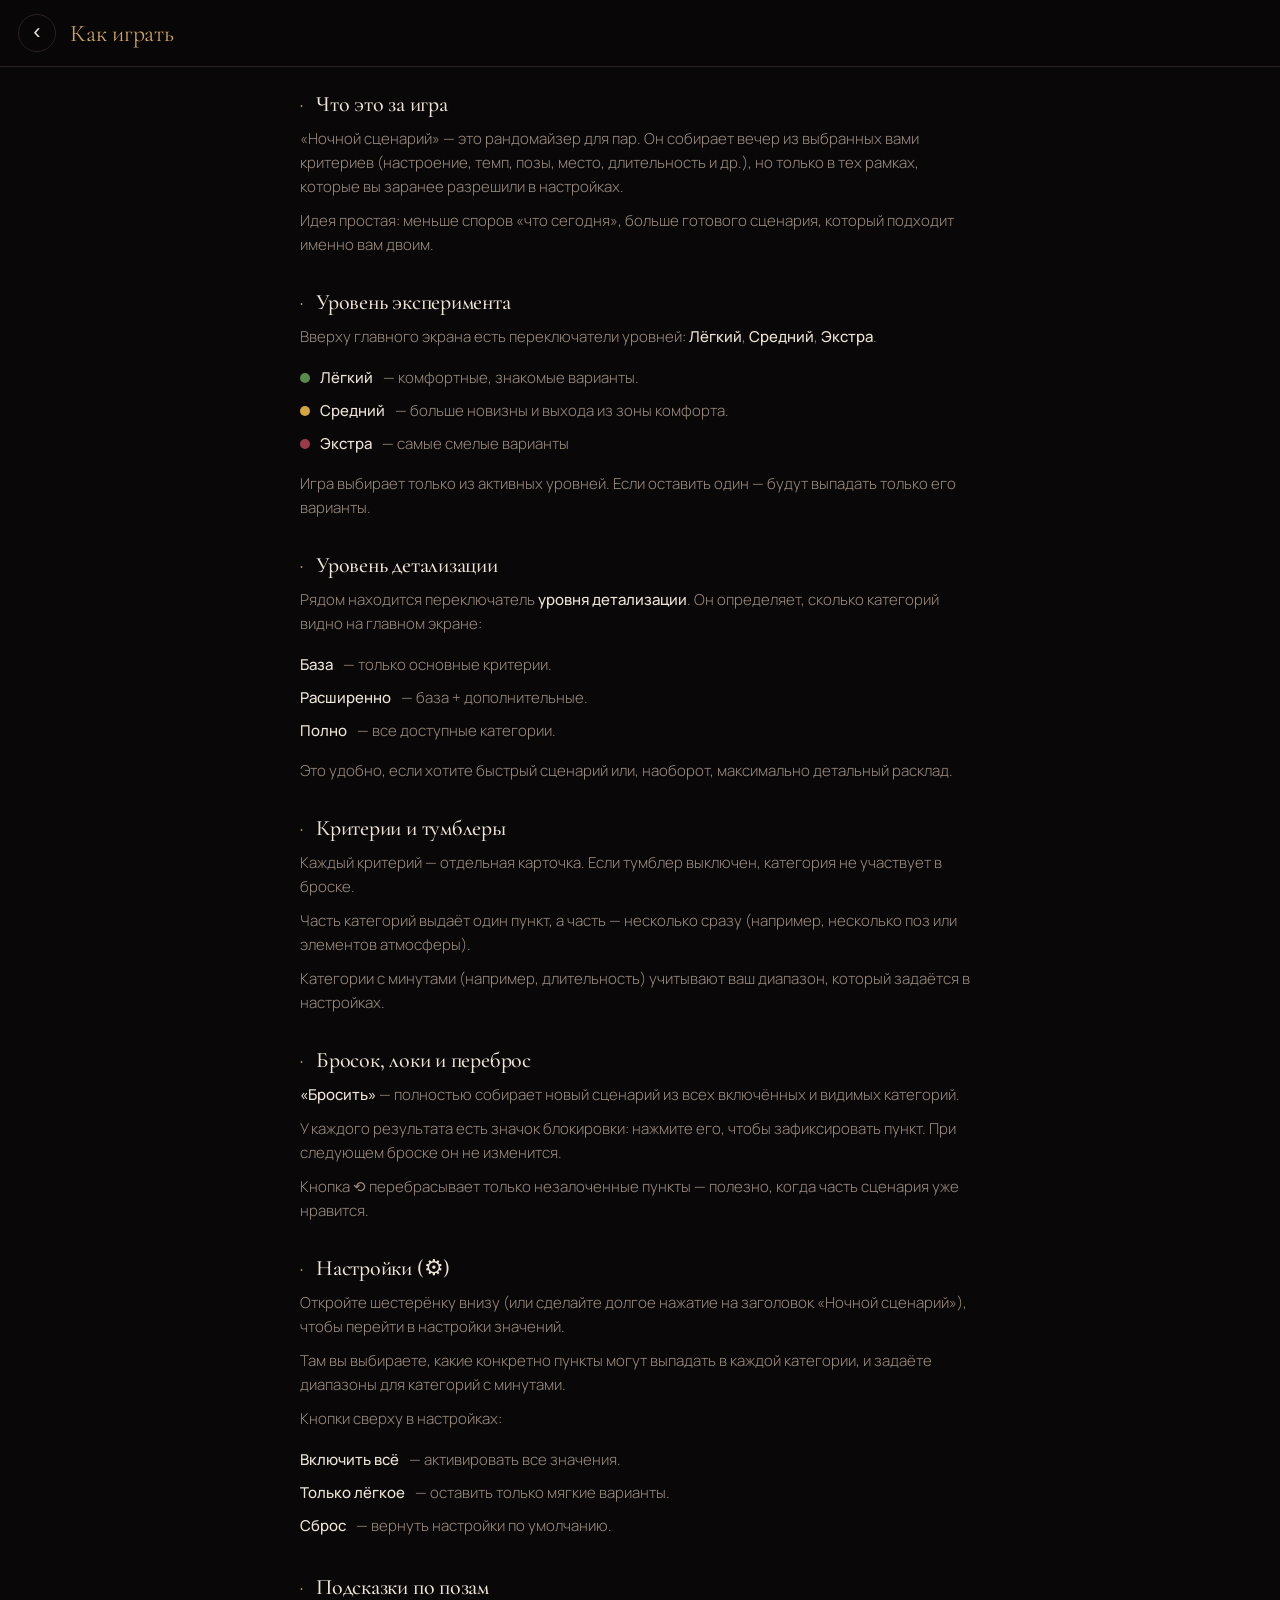
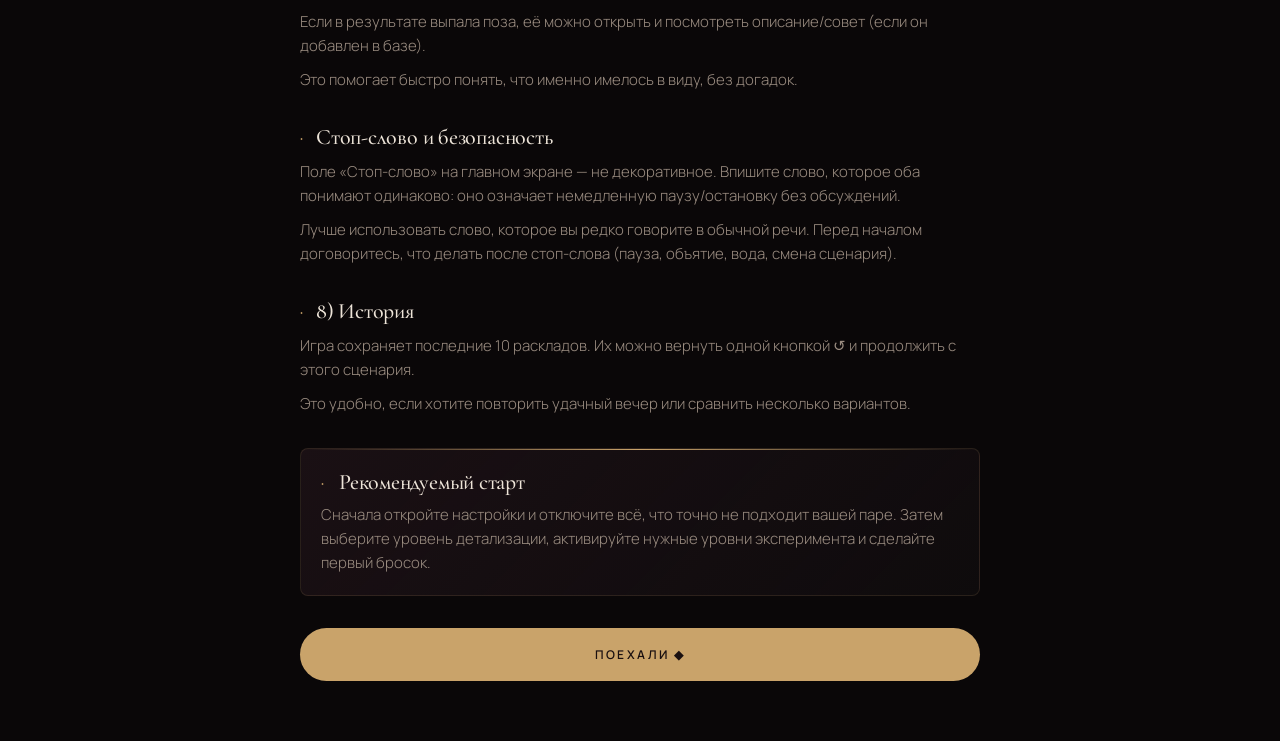
==== commit fcf09fdc: "Update help.html" ====
--- a/help.html
+++ b/help.html
@@ -31,7 +31,7 @@
       <ul>
         <li><span class="dot dot-easy"></span><b>Лёгкий</b> — комфортные, знакомые варианты.</li>
         <li><span class="dot dot-medium"></span><b>Средний</b> — больше новизны и выхода из зоны комфорта.</li>
-        <li><span class="dot"></span><b>Экстра</b> — самые смелые варианты (если вы их включили в админке).</li>
+      <li><span class="dot dot-extra"></span><b>Экстра</b> — самые смелые варианты</li>
       </ul>
       <p>Игра выбирает только из активных уровней. Если оставить один — будут выпадать только его варианты.</p>
     </section>
--- a/style.css
+++ b/style.css
@@ -861,6 +861,7 @@
 }
 .help-section .dot-easy { background: var(--green); }
 .help-section .dot-medium { background: var(--yellow); }
+.help-section .dot-extra { background: var(--rose); }
 
 .help-section--accent {
   background: linear-gradient(135deg, #1a1014 0%, #14101280 100%);
@@ -1027,4 +1028,4 @@
   color: var(--ink-dim);
   line-height: 1.55;
   margin: 0;
-}+}
